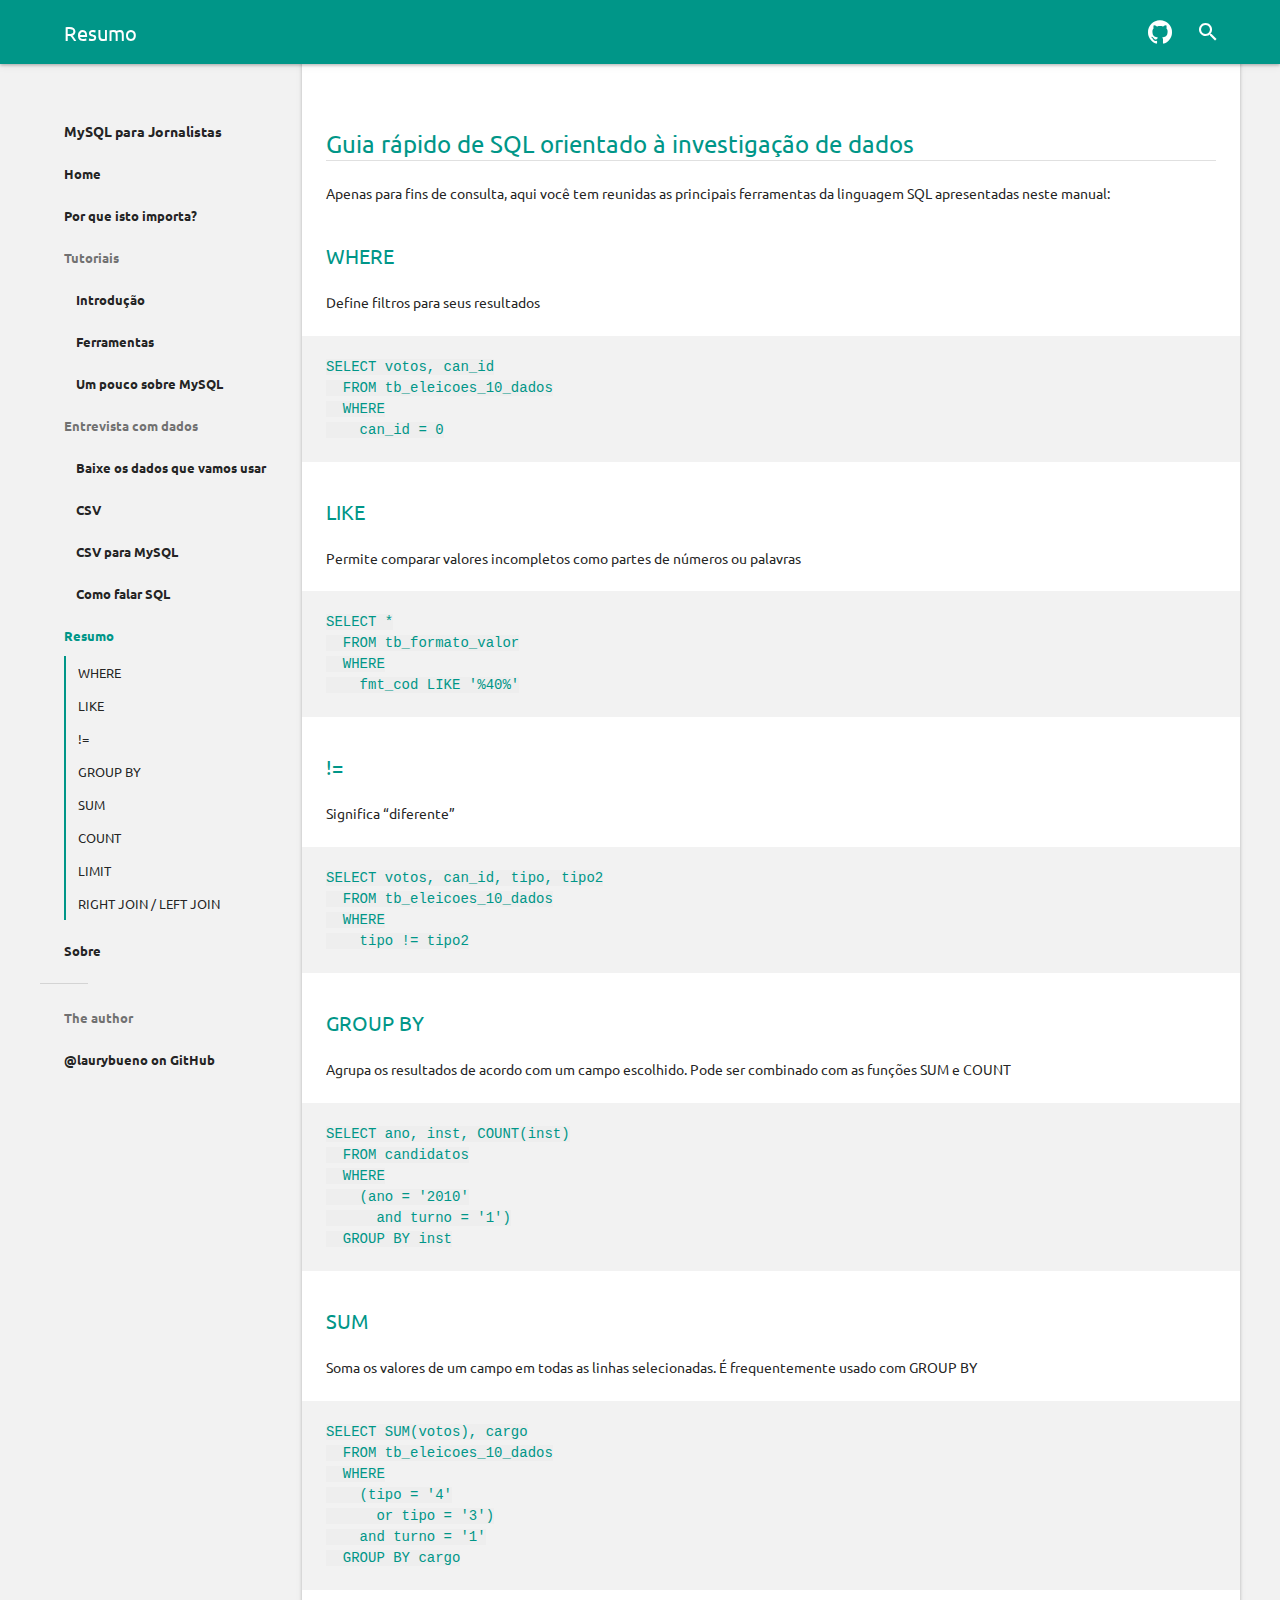
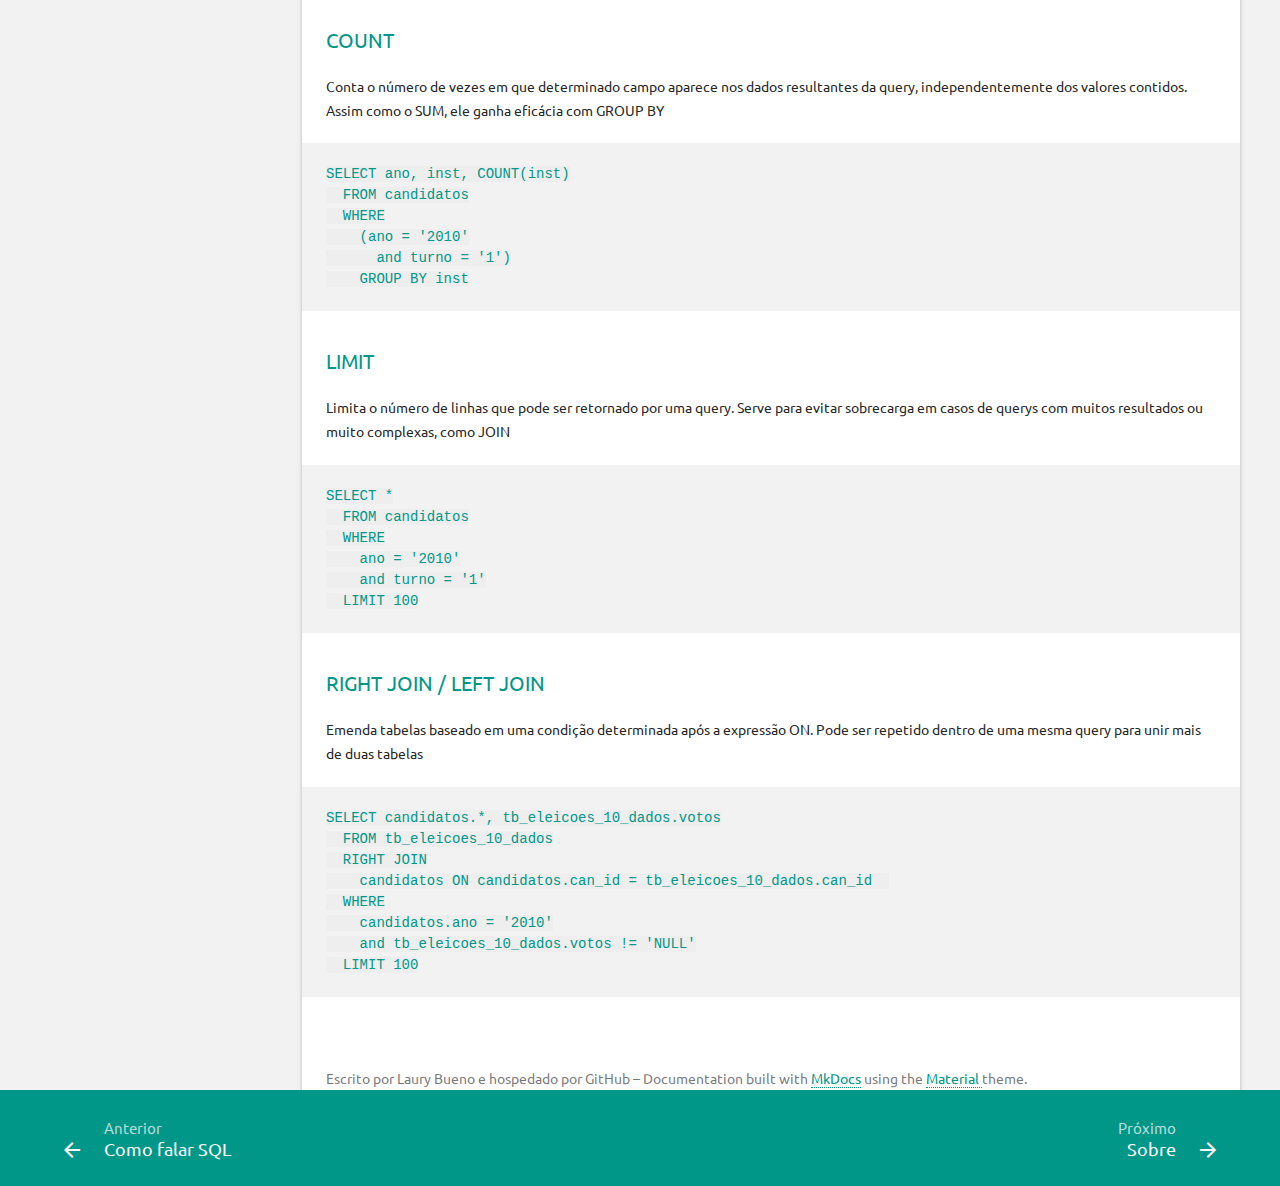
==== resumo/index.html @ 65188cbf "Deployed e97ea8a with MkDocs version: 0.15.3" ====
<!DOCTYPE html>
<!--[if lt IE 7 ]><html class="no-js ie6"><![endif]-->
<!--[if IE 7 ]><html class="no-js ie7"><![endif]-->
<!--[if IE 8 ]><html class="no-js ie8"><![endif]-->
<!--[if IE 9 ]><html class="no-js ie9"><![endif]-->
<!--[if (gt IE 9)|!(IE)]><!--> <html class="no-js"> <!--<![endif]-->
  <head>
    <meta charset="utf-8">
    <meta name="viewport" content="width=device-width,user-scalable=no,initial-scale=1,maximum-scale=1">
    
      
        <title>Resumo - MySQL para Jornalistas</title>
      
      
      
        <link rel="canonical" href="http://laury.me/mysql-para-jornalistas/resumo/">
      
      
        <meta name="author" content="Laury Bueno">
      
    
    <meta property="og:url" content="http://laury.me/mysql-para-jornalistas/resumo/">
    <meta property="og:title" content="MySQL para Jornalistas">
    <meta property="og:image" content="http://laury.me/mysql-para-jornalistas/resumo//../">
    <meta name="apple-mobile-web-app-title" content="MySQL para Jornalistas">
    <meta name="apple-mobile-web-app-capable" content="yes">
    <meta name="apple-mobile-web-app-status-bar-style" content="black-translucent">
    
    
    <link rel="shortcut icon" type="image/x-icon" href="../assets/images/favicon-e565ddfa3b.ico">
    <link rel="icon" type="image/x-icon" href="../assets/images/favicon-e565ddfa3b.ico">
    <style>
      @font-face {
      	font-family: 'Icon';
      	src: url('../assets/fonts/icon.eot?52m981');
      	src: url('../assets/fonts/icon.eot?#iefix52m981')
               format('embedded-opentype'),
      		   url('../assets/fonts/icon.woff?52m981')
               format('woff'),
      		   url('../assets/fonts/icon.ttf?52m981')
               format('truetype'),
      		   url('../assets/fonts/icon.svg?52m981#icon')
               format('svg');
      	font-weight: normal;
      	font-style: normal;
      }
    </style>
    <link rel="stylesheet" href="../assets/stylesheets/application-a422ff04cc.css">
    
      <link rel="stylesheet" href="../assets/stylesheets/palettes-05ab2406df.css">
    
    
      
      
      
      <link rel="stylesheet" href="https://fonts.googleapis.com/css?family=Ubuntu:400,700|Ubuntu+Mono">
      <style>
        body, input {
          font-family: 'Ubuntu', Helvetica, Arial, sans-serif;
        }
        pre, code {
          font-family: 'Ubuntu Mono', 'Courier New', 'Courier', monospace;
        }
      </style>
    
    
      <link rel="stylesheet" href="../extra.css">
    
    <script src="../assets/javascripts/modernizr-4ab42b99fd.js"></script>
    
  </head>
  
  
  
  <body class="palette-primary-teal palette-accent-grey">
    
    <div class="backdrop">
      <div class="backdrop-paper"></div>
    </div>
    <input class="toggle" type="checkbox" id="toggle-drawer">
    <input class="toggle" type="checkbox" id="toggle-search">
    <label class="toggle-button overlay" for="toggle-drawer"></label>
    <header class="header">
      <nav aria-label="Header">
  <div class="bar default">
    <div class="button button-menu" role="button" aria-label="Menu">
      <label class="toggle-button icon icon-menu" for="toggle-drawer">
        <span></span>
      </label>
    </div>
    <div class="stretch">
      <div class="title">
        
          <span class="path">
            
          </span>
        
        Resumo
      </div>
    </div>
    
    
      
      <div class="button button-github" role="button" aria-label="GitHub">
        <a href="https://github.com/laurybueno" title="@laurybueno on GitHub" target="_blank" class="toggle-button icon icon-github"></a>
      </div>
    
    <div class="button button-search" role="button" aria-label="Search">
      <label class="toggle-button icon icon-search" title="Search" for="toggle-search"></label>
    </div>
  </div>
  <div class="bar search">
    <div class="button button-close" role="button" aria-label="Close">
      <label class="toggle-button icon icon-back" for="toggle-search"></label>
    </div>
    <div class="stretch">
      <div class="field">
        <input class="query" type="text" placeholder="Search" autocapitalize="off" autocorrect="off" autocomplete="off" spellcheck>
      </div>
    </div>
    <div class="button button-reset" role="button" aria-label="Search">
      <button class="toggle-button icon icon-close" id="reset-search"></button>
    </div>
  </div>
</nav>
    </header>
    <main class="main">
      
      <div class="drawer">
        <nav aria-label="Navigation">
  
  <a href="/" class="project">
    <div class="banner">
      
      <div class="name">
        <strong>
          MySQL para Jornalistas
          <span class="version">
            
          </span>
        </strong>
        
      </div>
    </div>
  </a>
  <div class="scrollable">
    <div class="wrapper">
      
      <div class="toc">
        <ul>
          
            
  <li>
    <a class="" title="Home" href="..">
      Home
    </a>
    
  </li>

          
            
  <li>
    <a class="" title="Por que isto importa?" href="../por_que/isto_importa/">
      Por que isto importa?
    </a>
    
  </li>

          
            
  <li>
    <span class="section">Tutoriais</span>
    <ul>
      
        
  <li>
    <a class="" title="Introdução" href="../tutoriais/introducao/">
      Introdução
    </a>
    
  </li>

      
        
  <li>
    <a class="" title="Ferramentas" href="../tutoriais/ferramentas/">
      Ferramentas
    </a>
    
  </li>

      
        
  <li>
    <a class="" title="Um pouco sobre MySQL" href="../tutoriais/mysql/">
      Um pouco sobre MySQL
    </a>
    
  </li>

      
    </ul>
  </li>

          
            
  <li>
    <span class="section">Entrevista com dados</span>
    <ul>
      
        
  <li>
    <a class="" title="Baixe os dados que vamos usar" href="../entrevista_com_dados/como_perguntar/">
      Baixe os dados que vamos usar
    </a>
    
  </li>

      
        
  <li>
    <a class="" title="CSV" href="../entrevista_com_dados/csv/">
      CSV
    </a>
    
  </li>

      
        
  <li>
    <a class="" title="CSV para MySQL" href="../entrevista_com_dados/csv-mysql/">
      CSV para MySQL
    </a>
    
  </li>

      
        
  <li>
    <a class="" title="Como falar SQL" href="../entrevista_com_dados/perguntas/">
      Como falar SQL
    </a>
    
  </li>

      
    </ul>
  </li>

          
            
  <li>
    <a class="current" title="Resumo" href="./">
      Resumo
    </a>
    
      
        
      
      
        <ul>
          
            <li class="anchor">
              <a title="WHERE" href="#where">
                WHERE
              </a>
            </li>
          
            <li class="anchor">
              <a title="LIKE" href="#like">
                LIKE
              </a>
            </li>
          
            <li class="anchor">
              <a title="!=" href="#_1">
                !=
              </a>
            </li>
          
            <li class="anchor">
              <a title="GROUP BY" href="#group-by">
                GROUP BY
              </a>
            </li>
          
            <li class="anchor">
              <a title="SUM" href="#sum">
                SUM
              </a>
            </li>
          
            <li class="anchor">
              <a title="COUNT" href="#count">
                COUNT
              </a>
            </li>
          
            <li class="anchor">
              <a title="LIMIT" href="#limit">
                LIMIT
              </a>
            </li>
          
            <li class="anchor">
              <a title="RIGHT JOIN / LEFT JOIN" href="#right-join-left-join">
                RIGHT JOIN / LEFT JOIN
              </a>
            </li>
          
        </ul>
      
    
  </li>

          
            
  <li>
    <a class="" title="Sobre" href="../sobre/">
      Sobre
    </a>
    
  </li>

          
        </ul>
        
          <hr>
          <span class="section">The author</span>
          <ul>
            
            
              
              <li>
                <a href="https://github.com/laurybueno" target="_blank" title="@laurybueno on GitHub">
                  @laurybueno on GitHub
                </a>
              </li>
            
          </ul>
        
      </div>
    </div>
  </div>
</nav>
      </div>
      <article class="article">
        <div class="wrapper">
          
          <h1 id="guia-rapido-de-sql-orientado-a-investigacao-de-dados">Guia rápido de SQL orientado à investigação de dados</h1>
<p>Apenas para fins de consulta, aqui você tem reunidas as principais ferramentas da linguagem SQL apresentadas neste manual:</p>
<h2 id="where">WHERE</h2>
<p>Define filtros para seus resultados</p>
<pre><code class="sql">SELECT votos, can_id
  FROM tb_eleicoes_10_dados
  WHERE
    can_id = 0
</code></pre>

<h2 id="like">LIKE</h2>
<p>Permite comparar valores incompletos como partes de números ou palavras</p>
<pre><code class="sql">SELECT *
  FROM tb_formato_valor
  WHERE
    fmt_cod LIKE '%40%'
</code></pre>

<h2 id="_1">!=</h2>
<p>Significa “diferente”</p>
<pre><code class="sql">SELECT votos, can_id, tipo, tipo2
  FROM tb_eleicoes_10_dados
  WHERE
    tipo != tipo2
</code></pre>

<h2 id="group-by">GROUP BY</h2>
<p>Agrupa os resultados de acordo com um campo escolhido. Pode ser combinado com as funções SUM e COUNT</p>
<pre><code class="sql">SELECT ano, inst, COUNT(inst)
  FROM candidatos
  WHERE
    (ano = '2010'
      and turno = '1')
  GROUP BY inst
</code></pre>

<h2 id="sum">SUM</h2>
<p>Soma os valores de um campo em todas as linhas selecionadas. É frequentemente usado com GROUP BY</p>
<pre><code class="sql">SELECT SUM(votos), cargo
  FROM tb_eleicoes_10_dados
  WHERE
    (tipo = '4'
      or tipo = '3')
    and turno = '1'
  GROUP BY cargo
</code></pre>

<h2 id="count">COUNT</h2>
<p>Conta o número de vezes em que determinado campo aparece nos dados resultantes da query, independentemente dos valores contidos. Assim como o SUM, ele ganha eficácia com GROUP BY</p>
<pre><code class="sql">SELECT ano, inst, COUNT(inst)
  FROM candidatos
  WHERE
    (ano = '2010'
      and turno = '1')
    GROUP BY inst
</code></pre>

<h2 id="limit">LIMIT</h2>
<p>Limita o número de linhas que pode ser retornado por uma query. Serve para evitar sobrecarga em casos de querys com muitos resultados ou muito complexas, como JOIN</p>
<pre><code class="sql">SELECT *
  FROM candidatos
  WHERE
    ano = '2010'
    and turno = '1'
  LIMIT 100
</code></pre>

<h2 id="right-join-left-join">RIGHT JOIN / LEFT JOIN</h2>
<p>Emenda tabelas baseado em uma condição determinada após a expressão ON. Pode ser repetido dentro de uma mesma query para unir mais de duas tabelas</p>
<pre><code class="sql">SELECT candidatos.*, tb_eleicoes_10_dados.votos
  FROM tb_eleicoes_10_dados
  RIGHT JOIN
    candidatos ON candidatos.can_id = tb_eleicoes_10_dados.can_id  
  WHERE
    candidatos.ano = '2010'
    and tb_eleicoes_10_dados.votos != 'NULL'
  LIMIT 100
</code></pre>
          <aside class="copyright" role="note">
            
              Escrito por Laury Bueno e hospedado por GitHub &ndash;
            
            Documentation built with
            <a href="http://www.mkdocs.org" target="_blank">MkDocs</a>
            using the
            <a href="http://squidfunk.github.io/mkdocs-material/" target="_blank">
              Material
            </a>
            theme.
          </aside>
          
            <footer class="footer">
              
  <nav class="pagination" aria-label="Footer">
    <div class="previous">
      
        <a href="../entrevista_com_dados/perguntas/" title="Como falar SQL">
          <span class="direction">
            Anterior
          </span>
          <div class="page">
            <div class="button button-previous" role="button" aria-label="Previous">
              <i class="icon icon-back"></i>
            </div>
            <div class="stretch">
              <div class="title">
                Como falar SQL
              </div>
            </div>
          </div>
        </a>
      
    </div>
    <div class="next">
      
        <a href="../sobre/" title="Sobre">
          <span class="direction">
            Próximo
          </span>
          <div class="page">
            <div class="stretch">
              <div class="title">
                Sobre
              </div>
            </div>
            <div class="button button-next" role="button" aria-label="Next">
              <i class="icon icon-forward"></i>
            </div>
          </div>
        </a>
      
    </div>
  </nav>

            </footer>
          
        </div>
      </article>
      <div class="results" role="status" aria-live="polite">
        <div class="scrollable">
          <div class="wrapper">
            <div class="meta"></div>
            <div class="list"></div>
          </div>
        </div>
      </div>
    </main>
    <script>
      var base_url = '..';
      var repo_id  = '';
    </script>
    <script src="../assets/javascripts/application-997097ee0c.js"></script>
    
    
  </body>
</html>
---- assets/stylesheets/application-a422ff04cc.css ----
html{box-sizing:border-box;-moz-box-sizing:border-box;-webkit-box-sizing:border-box}*,:after,:before{box-sizing:inherit;-moz-box-sizing:inherit;-webkit-box-sizing:inherit}html{font-size:62.5%;-webkit-text-size-adjust:none;-ms-text-size-adjust:none;text-size-adjust:none}a,abbr,acronym,address,applet,article,aside,audio,b,big,blockquote,body,canvas,caption,center,cite,code,dd,del,details,dfn,div,dl,dt,em,embed,fieldset,figcaption,figure,footer,form,h1,h2,h3,h4,h5,h6,header,hgroup,html,i,iframe,img,ins,kbd,label,legend,li,main,mark,menu,nav,object,ol,output,p,pre,q,ruby,s,samp,section,small,span,strike,strong,sub,summary,sup,table,tbody,td,tfoot,th,thead,time,tr,tt,u,ul,var,video{margin:0;padding:0;border:0}main{display:block}ul{list-style:none}table{border-collapse:collapse;border-spacing:0}td{text-align:left;font-weight:400;vertical-align:middle}button{outline:0;padding:0;background:transparent;border:none;font-size:inherit}input{-webkit-appearance:none;-moz-appearance:none;-ms-appearance:none;-o-appearance:none;appearance:none;outline:none;border:none}a{text-decoration:none;color:inherit}a,button,input,label{-webkit-tap-highlight-color:rgba(255,255,255,0);-webkit-tap-highlight-color:transparent}h1,h2,h3,h4,h5,h6{font-weight:inherit}pre{background:rgba(0,0,0,.05)}pre,pre code{color:rgba(0,0,0,.87)}.c,.c1,.cm,.o{color:rgba(0,0,0,.54)}.k,.kn{color:#a71d5d}.kd,.kt{color:#0086b3}.n.f,.nf{color:#795da3}.nx{color:#0086b3}.s,.s1{color:#183691}.bp,.mi{color:#9575cd}.icon{font-family:Icon;speak:none;font-style:normal;font-weight:400;font-variant:normal;text-transform:none;line-height:1;-webkit-font-smoothing:antialiased;-moz-osx-font-smoothing:grayscale}.icon-search:before{content:"\e600"}.icon-back:before{content:"\e601"}.icon-link:before{content:"\e602"}.icon-close:before{content:"\e603"}.icon-menu:before{content:"\e604"}.icon-forward:before{content:"\e605"}.icon-twitter:before{content:"\e606"}.icon-github:before{content:"\e607"}.icon-download:before{content:"\e608"}.icon-star:before{content:"\e609"}.icon-warning:before{content:"\e610"}.icon-note:before{content:"\e611"}a{-webkit-transition:color .25s;transition:color .25s}.overlay{-webkit-transition:opacity .25s,width 0s .25s,height 0s .25s;transition:opacity .25s,width 0s .25s,height 0s .25s}#toggle-drawer:checked~.overlay,.toggle-drawer .overlay{-webkit-transition:opacity .25s,width 0s,height 0s;transition:opacity .25s,width 0s,height 0s}.js .header{-webkit-transition:background .6s,color .6s;transition:background .6s,color .6s}.js .header:before{-webkit-transition:background .6s;transition:background .6s}.button .icon{-webkit-transition:background .25s;transition:background .25s}body{color:rgba(0,0,0,.87)}@supports (-webkit-appearance:none){body{background:#e84e40}}.ios body{background:#fff}hr{border:0;border-top:1px solid rgba(0,0,0,.12)}.toggle-button{cursor:pointer;color:inherit}.backdrop,.backdrop-paper:after{background:#fff}.overlay{background:rgba(0,0,0,.54);opacity:0}#toggle-drawer:checked~.overlay,.toggle-drawer .overlay{opacity:1}.header{box-shadow:0 1.5px 3px rgba(0,0,0,.24),0 3px 8px rgba(0,0,0,.05);background:#e84e40;color:#fff}.ios.standalone .header:before{background:rgba(0,0,0,.12)}.bar .path{color:hsla(0,0%,100%,.7)}.button .icon{border-radius:100%}.button .icon:active{background:hsla(0,0%,100%,.12)}html{height:100%}body{position:relative;min-height:100%}hr{display:block;height:1px;padding:0;margin:0}.locked{height:100%;overflow:hidden}.scrollable{position:absolute;top:0;right:0;bottom:0;left:0;overflow:auto;-webkit-overflow-scrolling:touch}.scrollable .wrapper{height:100%}.ios .scrollable .wrapper{margin-bottom:2px}.toggle{display:none}.toggle-button{display:block}.backdrop{position:absolute;top:0;right:0;bottom:0;left:0;z-index:-1}.backdrop-paper{max-width:1200px;height:100%;margin-left:auto;margin-right:auto}.backdrop-paper:after{content:" ";display:block;height:100%;margin-left:262px}.overlay{width:0;height:0;z-index:3}.header,.overlay{position:fixed;top:0}.header{-webkit-user-select:none;-moz-user-select:none;-ms-user-select:none;user-select:none;left:0;z-index:2;height:56px;padding:4px;overflow:hidden}.ios.standalone .header{position:absolute}.bar{display:table;max-width:1184px;margin-left:auto;margin-right:auto}.bar a{display:block}.no-js .bar .button-search{display:none}.bar .path .icon:before{vertical-align:-1.5px}.button{display:table-cell;vertical-align:top;width:1%}.button button{margin:0;padding:0}.button button:active:before{position:relative;top:0;left:0}.button .icon{display:inline-block;font-size:24px;padding:8px;margin:4px}.stretch{display:table;table-layout:fixed;width:100%}.header .stretch{padding:0 20px}.stretch .title{display:table-cell;overflow:hidden;white-space:nowrap;text-overflow:ellipsis}.header .stretch .title{font-size:18px;padding:13px 0}.main{max-width:1200px;margin-left:auto;margin-right:auto}body,input{font-weight:400;-webkit-font-smoothing:antialiased;-moz-osx-font-smoothing:grayscale}.no-fontface body,.no-fontface input,body,input{font-family:Helvetica Neue,Helvetica,Arial,sans-serif}.no-fontface code,.no-fontface kbd,.no-fontface pre,code,kbd,pre{font-family:Courier New,Courier,monospace}#toggle-drawer:checked~.main .drawer,.toggle-drawer .drawer{-webkit-transform:translateZ(0);transform:translateZ(0)}.no-csstransforms3d #toggle-drawer:checked~.main .drawer,.no-csstransforms3d .toggle-drawer .drawer{display:block}.project{-webkit-transition:none;transition:none}.project .logo img{-webkit-transition:box-shadow .4s;transition:box-shadow .4s}.repo a{-webkit-transition:box-shadow .4s,opacity .4s;transition:box-shadow .4s,opacity .4s}.drawer .toc a.current,.drawer .toc a:focus,.drawer .toc a:hover{color:#e84e40}.drawer .anchor a{border-left:2px solid #e84e40}.drawer .section{color:rgba(0,0,0,.54)}.ios.standalone .project:before{background:rgba(0,0,0,.12)}.project .logo img{background:#fff;border-radius:100%}.project:focus .logo img,.project:hover .logo img{box-shadow:0 4px 7px rgba(0,0,0,.23),0 8px 25px rgba(0,0,0,.05)}.repo a{background:#00bfa5;color:#fff;border-radius:3px}.repo a:focus,.repo a:hover{box-shadow:0 4px 7px rgba(0,0,0,.23),0 8px 25px rgba(0,0,0,.05);opacity:.8}.repo a .count{background:rgba(0,0,0,.26);color:#fff;border-radius:0 3px 3px 0}.repo a .count:before{border-width:15px 5px 15px 0;border-color:transparent rgba(0,0,0,.26);border-style:solid}.drawer{width:262px;font-size:13px;line-height:1em}.ios .drawer{overflow:scroll;-webkit-overflow-scrolling:touch}.drawer .toc li a{display:block;padding:14.5px 24px;white-space:nowrap;overflow:hidden;text-overflow:ellipsis}.drawer .toc li.anchor a{margin-left:12px;padding:10px 24px 10px 12px}.drawer .toc li ul{margin-left:12px}.drawer .current+ul{margin-bottom:9px}.drawer .section{display:block;padding:14.5px 24px}.drawer .scrollable{top:104px;z-index:-1}.drawer .scrollable .wrapper{height:auto;min-height:100%}.drawer .scrollable .wrapper hr{margin:12px 0;margin-right:auto}.drawer .scrollable .wrapper .toc{margin:12px 0}.project{display:block}.project .banner{display:table;width:100%;height:104px;padding:20px}.project .logo{display:table-cell;width:64px;padding-right:12px}.project .logo img{display:block;width:64px;height:64px}.project .name{display:table-cell;padding-left:4px;font-size:14px;line-height:1.25em;vertical-align:middle}.project .logo+.name{font-size:12px}.repo{margin:24px 0;text-align:center}.repo li{display:inline-block;padding-right:12px;white-space:nowrap}.repo li:last-child{padding-right:0}.repo a{display:inline-block;padding:0 10px 0 6px;font-size:12px;line-height:30px;height:30px}.repo a .icon{font-size:18px;vertical-align:-3px}.repo a .count{display:inline-block;position:relative;padding:0 8px 0 4px;margin:0 -10px 0 8px;font-size:12px}.repo a .count:before{content:" ";display:block;position:absolute;top:0;left:-5px}.no-js .repo a .count{display:none}.drawer .toc li a{font-weight:700}.drawer .toc li.anchor a{font-weight:400}.drawer .section,.repo a{font-weight:700}.repo a{text-transform:uppercase}.repo a .count{text-transform:none;font-weight:700}pre span{-webkit-transition:color .25s;transition:color .25s}.copyright a{-webkit-transition:color .25s;transition:color .25s}.ios.standalone .article{background:-webkit-linear-gradient(top,#fff 50%,#e84e40 0);background:linear-gradient(180deg,#fff 50%,#e84e40 0)}.ios.standalone .article .wrapper{background:-webkit-linear-gradient(top,#fff 50%,#fff 0);background:linear-gradient(180deg,#fff 50%,#fff 0)}.article a,.article h1,.article h2{color:#e84e40}.article code{background:#eee}.article kbd{color:#555;background-color:#fcfcfc;border:1px solid #ccc;border-bottom-color:#bbb;border-radius:3px;box-shadow:inset 0 -1px 0 #bbb}.article h1{border-bottom:1px solid rgba(0,0,0,.12)}.article a{border-bottom:1px dotted}.article a:focus,.article a:hover{color:#00bfa5}.article .headerlink{color:rgba(0,0,0,.26);border:none}.article table{box-shadow:0 1.5px 3px rgba(0,0,0,.24),0 3px 8px rgba(0,0,0,.05);border-radius:3px}.article table th{background:#ee7a70;color:#fff}.article table td{border-top:1px solid rgba(0,0,0,.05)}.article blockquote{border-left:2px solid rgba(0,0,0,.54);color:rgba(0,0,0,.54)}.footer{background:#e84e40;color:#fff}.footer a{border:none}.copyright{color:rgba(0,0,0,.54)}.pagination a .button,.pagination a .title{color:#fff}.pagination .direction{color:hsla(0,0%,100%,.7)}.admonition{background:#29b6f6;color:#fff}.admonition pre{background:hsla(0,0%,100%,.3)}.admonition.warning{background:#e84e40}.admonition a,.admonition a:hover{color:#fff}.article{font-size:14px;line-height:1.7em}.article:after{content:" ";display:block;clear:both}.article .wrapper{padding:116px 16px 92px}.ios.standalone .article{position:absolute;top:56px;right:0;bottom:0;left:0;overflow:auto;-webkit-overflow-scrolling:touch}.ios.standalone .article .wrapper{position:relative;min-height:100%;padding-top:60px;margin-bottom:2px}.article h1{font-size:24px;line-height:1.333334em;padding:20px 0 42px}.article h2{font-size:20px;line-height:1.4em;padding-top:92px;margin-top:-56px}.ios.standalone .article h2{padding-top:36px;margin:0}.article h3,.article h4{font-size:14px;padding-top:76px;margin-top:-56px}.ios.standalone .article h3,.ios.standalone .article h4{padding-top:20px;margin-top:0}.article .headerlink{float:right;margin-left:20px;font-size:14px}h1 .article .headerlink{display:none}.article ol,.article p,.article ul{margin-top:1.5em}.article li,.article li ol,.article li ul{margin-top:.75em}.article li{margin-left:18px}.article li p{display:inline}.article ul>li:before{content:"\e602";display:block;float:left;font-family:Icon;font-size:16px;width:1.2em;margin-left:-1.2em;vertical-align:-.1em}.article p>code{white-space:nowrap;padding:2px 4px}.article kbd{display:inline-block;padding:3px 5px;line-height:10px}.article hr{margin-top:1.5em}.article img{max-width:100%}.article pre{padding:16px;margin:1.5em -16px 0;line-height:1.5em;overflow:auto;-webkit-overflow-scrolling:touch}.article table{margin:3em 0 1.5em;font-size:13px;overflow:hidden}.no-js .article table{display:inline-block;max-width:100%;overflow:auto;-webkit-overflow-scrolling:touch}.article table th{min-width:100px;font-size:12px;text-align:left}.article table td,.article table th{padding:12px 16px;vertical-align:top}.article blockquote{padding-left:16px}.article .data{margin:1.5em -16px;padding:1.5em 0;overflow:auto;-webkit-overflow-scrolling:touch;text-align:center}.article .data table{display:inline-block;margin:0 16px;text-align:left}.footer{position:absolute;bottom:0;left:0;right:0;padding:0 4px}.copyright{margin:1.5em 0}.pagination{max-width:1184px;height:92px;padding:4px 0;margin-left:auto;margin-right:auto;overflow:hidden}.pagination a{display:block;height:100%}.pagination .next,.pagination .previous{position:relative;float:left;height:100%}.pagination .previous{width:25%}.pagination .previous .direction,.pagination .previous .stretch{display:none}.pagination .next{width:75%;text-align:right}.pagination .page{display:table;position:absolute;bottom:4px}.pagination .direction{display:block;position:absolute;bottom:40px;width:100%;font-size:15px;line-height:20px;padding:0 52px}.pagination .stretch{padding:0 4px}.pagination .stretch .title{font-size:18px;padding:11px 0 13px}.admonition{margin:20px -16px 0;padding:20px 16px}.admonition>:first-child{margin-top:0}.admonition .admonition-title{font-size:20px}.admonition .admonition-title:before{content:"\e611";display:block;float:left;font-family:Icon;font-size:24px;vertical-align:-.1em;margin-right:5px}.admonition.warning .admonition-title:before{content:"\e610"}.article h3{font-weight:700}.article h4{font-weight:400;font-style:italic}.article h2 a,.article h3 a,.article h4 a,.article h5 a,.article h6 a{font-weight:400;font-style:normal}.bar{-webkit-transform:translateZ(0);transform:translateZ(0);-webkit-transition:opacity .2s cubic-bezier(.75,0,.25,1),-webkit-transform .4s cubic-bezier(.75,0,.25,1);transition:opacity .2s cubic-bezier(.75,0,.25,1),-webkit-transform .4s cubic-bezier(.75,0,.25,1);transition:opacity .2s cubic-bezier(.75,0,.25,1),transform .4s cubic-bezier(.75,0,.25,1);transition:opacity .2s cubic-bezier(.75,0,.25,1),transform .4s cubic-bezier(.75,0,.25,1),-webkit-transform .4s cubic-bezier(.75,0,.25,1)}#toggle-search:checked~.header .bar,.toggle-search .bar{-webkit-transform:translate3d(0,-56px,0);transform:translate3d(0,-56px,0)}.bar.search .button-reset{-webkit-transform:scale(.5);transform:scale(.5);-webkit-transition:opacity .4s cubic-bezier(.1,.7,.1,1),-webkit-transform .4s cubic-bezier(.1,.7,.1,1);transition:opacity .4s cubic-bezier(.1,.7,.1,1),-webkit-transform .4s cubic-bezier(.1,.7,.1,1);transition:opacity .4s cubic-bezier(.1,.7,.1,1),transform .4s cubic-bezier(.1,.7,.1,1);transition:opacity .4s cubic-bezier(.1,.7,.1,1),transform .4s cubic-bezier(.1,.7,.1,1),-webkit-transform .4s cubic-bezier(.1,.7,.1,1);opacity:0}.bar.search.non-empty .button-reset{-webkit-transform:scale(1);transform:scale(1);opacity:1}.results{-webkit-transition:opacity .3s .1s,width 0s .4s,height 0s .4s;transition:opacity .3s .1s,width 0s .4s,height 0s .4s}#toggle-search:checked~.main .results,.toggle-search .results{-webkit-transition:opacity .4s,width 0s,height 0s;transition:opacity .4s,width 0s,height 0s}.results .list a{-webkit-transition:background .25s;transition:background .25s}.no-csstransforms3d .bar.default{display:table}.no-csstransforms3d .bar.search{display:none;margin-top:0}.no-csstransforms3d #toggle-search:checked~.header .bar.default,.no-csstransforms3d .toggle-search .bar.default{display:none}.no-csstransforms3d #toggle-search:checked~.header .bar.search,.no-csstransforms3d .toggle-search .bar.search{display:table}.bar.search{opacity:0}.bar.search .query{background:transparent;color:rgba(0,0,0,.87)}.bar.search .query::-webkit-input-placeholder{color:rgba(0,0,0,.26)}.bar.search .query:-moz-placeholder,.bar.search .query::-moz-placeholder{color:rgba(0,0,0,.26)}.bar.search .query:-ms-input-placeholder{color:rgba(0,0,0,.26)}.bar.search .button .icon:active{background:rgba(0,0,0,.12)}.results{box-shadow:0 4px 7px rgba(0,0,0,.23),0 8px 25px rgba(0,0,0,.05);background:#fff;color:rgba(0,0,0,.87);opacity:0}#toggle-search:checked~.main .results,.toggle-search .results{opacity:1}.results .meta{background:#e84e40;color:#fff}.results .list a{border-bottom:1px solid rgba(0,0,0,.12)}.results .list a:last-child{border-bottom:none}.results .list a:active{background:rgba(0,0,0,.12)}.result span{color:rgba(0,0,0,.54)}#toggle-search:checked~.header,.toggle-search .header{background:#fff;color:rgba(0,0,0,.54)}#toggle-search:checked~.header:before,.toggle-search .header:before{background:rgba(0,0,0,.54)}#toggle-search:checked~.header .bar.default,.toggle-search .header .bar.default{opacity:0}#toggle-search:checked~.header .bar.search,.toggle-search .header .bar.search{opacity:1}.bar.search{margin-top:8px}.bar.search .query{font-size:18px;padding:13px 0;margin:0;width:100%;height:48px}.bar.search .query::-ms-clear{display:none}.results{position:fixed;top:0;left:0;width:0;height:100%;z-index:1;overflow-y:scroll;-webkit-overflow-scrolling:touch}.results .scrollable{top:56px}#toggle-search:checked~.main .results,.toggle-search .results{width:100%;overflow-y:visible}.results .meta{font-weight:700}.results .meta strong{display:block;font-size:11px;max-width:1200px;margin-left:auto;margin-right:auto;padding:16px}.results .list a{display:block}.result{max-width:1200px;margin-left:auto;margin-right:auto;padding:12px 16px 16px}.result h1{line-height:24px}.result h1,.result span{text-overflow:ellipsis;white-space:nowrap;overflow:hidden}.result span{font-size:12px}.no-csstransforms3d .results{display:none}.no-csstransforms3d #toggle-search:checked~.main .results,.no-csstransforms3d .toggle-search .results{display:block;overflow:auto}.meta{text-transform:uppercase;font-weight:700}@media only screen and (min-width:960px){.backdrop{background:#f2f2f2}.backdrop-paper:after{box-shadow:0 1.5px 3px rgba(0,0,0,.24),0 3px 8px rgba(0,0,0,.05)}.button-menu{display:none}.drawer{float:left;height:auto;margin-bottom:96px;padding-top:80px}.drawer,.drawer .scrollable{position:static}.article{margin-left:262px}.footer{z-index:4}.copyright{margin-bottom:64px}.results{height:auto;top:64px}.results .scrollable{position:static;max-height:413px}}@media only screen and (max-width:959px){#toggle-drawer:checked~.overlay,.toggle-drawer .overlay{width:100%;height:100%}.drawer{-webkit-transform:translate3d(-262px,0,0);transform:translate3d(-262px,0,0);-webkit-transition:-webkit-transform .25s cubic-bezier(.4,0,.2,1);transition:-webkit-transform .25s cubic-bezier(.4,0,.2,1);transition:transform .25s cubic-bezier(.4,0,.2,1);transition:transform .25s cubic-bezier(.4,0,.2,1),-webkit-transform .25s cubic-bezier(.4,0,.2,1)}.no-csstransforms3d .drawer{display:none}.drawer{background:#fff}.project{box-shadow:0 1.5px 3px rgba(0,0,0,.24),0 3px 8px rgba(0,0,0,.05);background:#e84e40;color:#fff}.drawer{position:fixed;z-index:4}#toggle-search:checked~.main .results,.drawer,.toggle-search .results{height:100%}}@media only screen and (min-width:720px){.header{height:64px;padding:8px}.header .stretch{padding:0 16px}.header .stretch .title{font-size:20px;padding:12px 0}.project .name{margin:26px 0 0 5px}.article .wrapper{padding:128px 24px 96px}.article .data{margin:1.5em -24px}.article .data table{margin:0 24px}.article h2{padding-top:100px;margin-top:-64px}.ios.standalone .article h2{padding-top:28px;margin-top:8px}.article h3,.article h4{padding-top:84px;margin-top:-64px}.ios.standalone .article h3,.ios.standalone .article h4{padding-top:20px;margin-top:0}.article pre{padding:1.5em 24px;margin:1.5em -24px 0}.footer{padding:0 8px}.pagination{height:96px;padding:8px 0}.pagination .direction{padding:0 56px;bottom:40px}.pagination .stretch{padding:0 8px}.admonition{margin:20px -24px 0;padding:20px 24px}.bar.search .query{font-size:20px;padding:12px 0}.results .scrollable{top:64px}.results .meta strong{padding:16px 24px}.result{padding:16px 24px 20px}}@media only screen and (min-width:1200px){.header{width:100%}.drawer .scrollable .wrapper hr{width:48px}}@media only screen and (orientation:portrait){.ios.standalone .header{height:76px;padding-top:24px}.ios.standalone .header:before{content:" ";position:absolute;top:0;left:0;z-index:3;width:100%;height:20px}.ios.standalone .drawer .scrollable{top:124px}.ios.standalone .project{padding-top:20px}.ios.standalone .project:before{content:" ";position:absolute;top:0;left:0;z-index:3;width:100%;height:20px}.ios.standalone .article{position:absolute;top:76px;right:0;bottom:0;left:0}.ios.standalone .results .scrollable{top:76px}}@media only screen and (orientation:portrait) and (min-width:720px){.ios.standalone .header{height:84px;padding-top:28px}.ios.standalone .results .scrollable{top:84px}}@media only screen and (max-width:719px){.bar .path{display:none}}@media only screen and (max-width:479px){.button-github,.button-twitter{display:none}}@media only screen and (min-width:720px) and (max-width:959px){.header .stretch{padding:0 24px}}@media only screen and (min-width:480px){.pagination .next,.pagination .previous{width:50%}.pagination .previous .direction{display:block}.pagination .previous .stretch{display:table}}@media print{.drawer,.footer,.header,.headerlink{display:none}.article .wrapper{padding-top:0}.article pre,.article pre *{color:rgba(0,0,0,.87)!important}.article pre{border:1px solid rgba(0,0,0,.12)}.article table{border-radius:none;box-shadow:none}.article table th{color:#e84e40}}
---- assets/stylesheets/palettes-05ab2406df.css ----
@supports (-webkit-appearance:none){.palette-primary-red{background:#e84e40}}.palette-primary-red .footer,.palette-primary-red .header{background:#e84e40}.palette-primary-red .drawer .toc a.current,.palette-primary-red .drawer .toc a:focus,.palette-primary-red .drawer .toc a:hover{color:#e84e40}.palette-primary-red .drawer .anchor a{border-left:2px solid #e84e40}.ios.standalone .palette-primary-red .article{background:-webkit-linear-gradient(top,#fff 50%,#e84e40 0);background:linear-gradient(180deg,#fff 50%,#e84e40 0)}.palette-primary-red .article a,.palette-primary-red .article code,.palette-primary-red .article h1,.palette-primary-red .article h2{color:#e84e40}.palette-primary-red .article .headerlink{color:rgba(0,0,0,.26)}.palette-primary-red .article table th{background:#ee7a70}.palette-primary-red .results .meta{background:#e84e40}@supports (-webkit-appearance:none){.palette-primary-pink{background:#e91e63}}.palette-primary-pink .footer,.palette-primary-pink .header{background:#e91e63}.palette-primary-pink .drawer .toc a.current,.palette-primary-pink .drawer .toc a:focus,.palette-primary-pink .drawer .toc a:hover{color:#e91e63}.palette-primary-pink .drawer .anchor a{border-left:2px solid #e91e63}.ios.standalone .palette-primary-pink .article{background:-webkit-linear-gradient(top,#fff 50%,#e91e63 0);background:linear-gradient(180deg,#fff 50%,#e91e63 0)}.palette-primary-pink .article a,.palette-primary-pink .article code,.palette-primary-pink .article h1,.palette-primary-pink .article h2{color:#e91e63}.palette-primary-pink .article .headerlink{color:rgba(0,0,0,.26)}.palette-primary-pink .article table th{background:#ef568a}.palette-primary-pink .results .meta{background:#e91e63}@supports (-webkit-appearance:none){.palette-primary-purple{background:#ab47bc}}.palette-primary-purple .footer,.palette-primary-purple .header{background:#ab47bc}.palette-primary-purple .drawer .toc a.current,.palette-primary-purple .drawer .toc a:focus,.palette-primary-purple .drawer .toc a:hover{color:#ab47bc}.palette-primary-purple .drawer .anchor a{border-left:2px solid #ab47bc}.ios.standalone .palette-primary-purple .article{background:-webkit-linear-gradient(top,#fff 50%,#ab47bc 0);background:linear-gradient(180deg,#fff 50%,#ab47bc 0)}.palette-primary-purple .article a,.palette-primary-purple .article code,.palette-primary-purple .article h1,.palette-primary-purple .article h2{color:#ab47bc}.palette-primary-purple .article .headerlink{color:rgba(0,0,0,.26)}.palette-primary-purple .article table th{background:#c075cd}.palette-primary-purple .results .meta{background:#ab47bc}@supports (-webkit-appearance:none){.palette-primary-deep-purple{background:#7e57c2}}.palette-primary-deep-purple .footer,.palette-primary-deep-purple .header{background:#7e57c2}.palette-primary-deep-purple .drawer .toc a.current,.palette-primary-deep-purple .drawer .toc a:focus,.palette-primary-deep-purple .drawer .toc a:hover{color:#7e57c2}.palette-primary-deep-purple .drawer .anchor a{border-left:2px solid #7e57c2}.ios.standalone .palette-primary-deep-purple .article{background:-webkit-linear-gradient(top,#fff 50%,#7e57c2 0);background:linear-gradient(180deg,#fff 50%,#7e57c2 0)}.palette-primary-deep-purple .article a,.palette-primary-deep-purple .article code,.palette-primary-deep-purple .article h1,.palette-primary-deep-purple .article h2{color:#7e57c2}.palette-primary-deep-purple .article .headerlink{color:rgba(0,0,0,.26)}.palette-primary-deep-purple .article table th{background:#9e81d1}.palette-primary-deep-purple .results .meta{background:#7e57c2}@supports (-webkit-appearance:none){.palette-primary-indigo{background:#3f51b5}}.palette-primary-indigo .footer,.palette-primary-indigo .header{background:#3f51b5}.palette-primary-indigo .drawer .toc a.current,.palette-primary-indigo .drawer .toc a:focus,.palette-primary-indigo .drawer .toc a:hover{color:#3f51b5}.palette-primary-indigo .drawer .anchor a{border-left:2px solid #3f51b5}.ios.standalone .palette-primary-indigo .article{background:-webkit-linear-gradient(top,#fff 50%,#3f51b5 0);background:linear-gradient(180deg,#fff 50%,#3f51b5 0)}.palette-primary-indigo .article a,.palette-primary-indigo .article code,.palette-primary-indigo .article h1,.palette-primary-indigo .article h2{color:#3f51b5}.palette-primary-indigo .article .headerlink{color:rgba(0,0,0,.26)}.palette-primary-indigo .article table th{background:#6f7dc8}.palette-primary-indigo .results .meta{background:#3f51b5}@supports (-webkit-appearance:none){.palette-primary-blue{background:#5677fc}}.palette-primary-blue .footer,.palette-primary-blue .header{background:#5677fc}.palette-primary-blue .drawer .toc a.current,.palette-primary-blue .drawer .toc a:focus,.palette-primary-blue .drawer .toc a:hover{color:#5677fc}.palette-primary-blue .drawer .anchor a{border-left:2px solid #5677fc}.ios.standalone .palette-primary-blue .article{background:-webkit-linear-gradient(top,#fff 50%,#5677fc 0);background:linear-gradient(180deg,#fff 50%,#5677fc 0)}.palette-primary-blue .article a,.palette-primary-blue .article code,.palette-primary-blue .article h1,.palette-primary-blue .article h2{color:#5677fc}.palette-primary-blue .article .headerlink{color:rgba(0,0,0,.26)}.palette-primary-blue .article table th{background:#8099fd}.palette-primary-blue .results .meta{background:#5677fc}@supports (-webkit-appearance:none){.palette-primary-light-blue{background:#03a9f4}}.palette-primary-light-blue .footer,.palette-primary-light-blue .header{background:#03a9f4}.palette-primary-light-blue .drawer .toc a.current,.palette-primary-light-blue .drawer .toc a:focus,.palette-primary-light-blue .drawer .toc a:hover{color:#03a9f4}.palette-primary-light-blue .drawer .anchor a{border-left:2px solid #03a9f4}.ios.standalone .palette-primary-light-blue .article{background:-webkit-linear-gradient(top,#fff 50%,#03a9f4 0);background:linear-gradient(180deg,#fff 50%,#03a9f4 0)}.palette-primary-light-blue .article a,.palette-primary-light-blue .article code,.palette-primary-light-blue .article h1,.palette-primary-light-blue .article h2{color:#03a9f4}.palette-primary-light-blue .article .headerlink{color:rgba(0,0,0,.26)}.palette-primary-light-blue .article table th{background:#42bff7}.palette-primary-light-blue .results .meta{background:#03a9f4}@supports (-webkit-appearance:none){.palette-primary-cyan{background:#00bcd4}}.palette-primary-cyan .footer,.palette-primary-cyan .header{background:#00bcd4}.palette-primary-cyan .drawer .toc a.current,.palette-primary-cyan .drawer .toc a:focus,.palette-primary-cyan .drawer .toc a:hover{color:#00bcd4}.palette-primary-cyan .drawer .anchor a{border-left:2px solid #00bcd4}.ios.standalone .palette-primary-cyan .article{background:-webkit-linear-gradient(top,#fff 50%,#00bcd4 0);background:linear-gradient(180deg,#fff 50%,#00bcd4 0)}.palette-primary-cyan .article a,.palette-primary-cyan .article code,.palette-primary-cyan .article h1,.palette-primary-cyan .article h2{color:#00bcd4}.palette-primary-cyan .article .headerlink{color:rgba(0,0,0,.26)}.palette-primary-cyan .article table th{background:#40cddf}.palette-primary-cyan .results .meta{background:#00bcd4}@supports (-webkit-appearance:none){.palette-primary-teal{background:#009688}}.palette-primary-teal .footer,.palette-primary-teal .header{background:#009688}.palette-primary-teal .drawer .toc a.current,.palette-primary-teal .drawer .toc a:focus,.palette-primary-teal .drawer .toc a:hover{color:#009688}.palette-primary-teal .drawer .anchor a{border-left:2px solid #009688}.ios.standalone .palette-primary-teal .article{background:-webkit-linear-gradient(top,#fff 50%,#009688 0);background:linear-gradient(180deg,#fff 50%,#009688 0)}.palette-primary-teal .article a,.palette-primary-teal .article code,.palette-primary-teal .article h1,.palette-primary-teal .article h2{color:#009688}.palette-primary-teal .article .headerlink{color:rgba(0,0,0,.26)}.palette-primary-teal .article table th{background:#40b0a6}.palette-primary-teal .results .meta{background:#009688}@supports (-webkit-appearance:none){.palette-primary-green{background:#259b24}}.palette-primary-green .footer,.palette-primary-green .header{background:#259b24}.palette-primary-green .drawer .toc a.current,.palette-primary-green .drawer .toc a:focus,.palette-primary-green .drawer .toc a:hover{color:#259b24}.palette-primary-green .drawer .anchor a{border-left:2px solid #259b24}.ios.standalone .palette-primary-green .article{background:-webkit-linear-gradient(top,#fff 50%,#259b24 0);background:linear-gradient(180deg,#fff 50%,#259b24 0)}.palette-primary-green .article a,.palette-primary-green .article code,.palette-primary-green .article h1,.palette-primary-green .article h2{color:#259b24}.palette-primary-green .article .headerlink{color:rgba(0,0,0,.26)}.palette-primary-green .article table th{background:#5cb45b}.palette-primary-green .results .meta{background:#259b24}@supports (-webkit-appearance:none){.palette-primary-light-green{background:#7cb342}}.palette-primary-light-green .footer,.palette-primary-light-green .header{background:#7cb342}.palette-primary-light-green .drawer .toc a.current,.palette-primary-light-green .drawer .toc a:focus,.palette-primary-light-green .drawer .toc a:hover{color:#7cb342}.palette-primary-light-green .drawer .anchor a{border-left:2px solid #7cb342}.ios.standalone .palette-primary-light-green .article{background:-webkit-linear-gradient(top,#fff 50%,#7cb342 0);background:linear-gradient(180deg,#fff 50%,#7cb342 0)}.palette-primary-light-green .article a,.palette-primary-light-green .article code,.palette-primary-light-green .article h1,.palette-primary-light-green .article h2{color:#7cb342}.palette-primary-light-green .article .headerlink{color:rgba(0,0,0,.26)}.palette-primary-light-green .article table th{background:#9dc671}.palette-primary-light-green .results .meta{background:#7cb342}@supports (-webkit-appearance:none){.palette-primary-lime{background:#c0ca33}}.palette-primary-lime .footer,.palette-primary-lime .header{background:#c0ca33}.palette-primary-lime .drawer .toc a.current,.palette-primary-lime .drawer .toc a:focus,.palette-primary-lime .drawer .toc a:hover{color:#c0ca33}.palette-primary-lime .drawer .anchor a{border-left:2px solid #c0ca33}.ios.standalone .palette-primary-lime .article{background:-webkit-linear-gradient(top,#fff 50%,#c0ca33 0);background:linear-gradient(180deg,#fff 50%,#c0ca33 0)}.palette-primary-lime .article a,.palette-primary-lime .article code,.palette-primary-lime .article h1,.palette-primary-lime .article h2{color:#c0ca33}.palette-primary-lime .article .headerlink{color:rgba(0,0,0,.26)}.palette-primary-lime .article table th{background:#d0d766}.palette-primary-lime .results .meta{background:#c0ca33}@supports (-webkit-appearance:none){.palette-primary-yellow{background:#f9a825}}.palette-primary-yellow .footer,.palette-primary-yellow .header{background:#f9a825}.palette-primary-yellow .drawer .toc a.current,.palette-primary-yellow .drawer .toc a:focus,.palette-primary-yellow .drawer .toc a:hover{color:#f9a825}.palette-primary-yellow .drawer .anchor a{border-left:2px solid #f9a825}.ios.standalone .palette-primary-yellow .article{background:-webkit-linear-gradient(top,#fff 50%,#f9a825 0);background:linear-gradient(180deg,#fff 50%,#f9a825 0)}.palette-primary-yellow .article a,.palette-primary-yellow .article code,.palette-primary-yellow .article h1,.palette-primary-yellow .article h2{color:#f9a825}.palette-primary-yellow .article .headerlink{color:rgba(0,0,0,.26)}.palette-primary-yellow .article table th{background:#fbbe5c}.palette-primary-yellow .results .meta{background:#f9a825}@supports (-webkit-appearance:none){.palette-primary-amber{background:#ffb300}}.palette-primary-amber .footer,.palette-primary-amber .header{background:#ffb300}.palette-primary-amber .drawer .toc a.current,.palette-primary-amber .drawer .toc a:focus,.palette-primary-amber .drawer .toc a:hover{color:#ffb300}.palette-primary-amber .drawer .anchor a{border-left:2px solid #ffb300}.ios.standalone .palette-primary-amber .article{background:-webkit-linear-gradient(top,#fff 50%,#ffb300 0);background:linear-gradient(180deg,#fff 50%,#ffb300 0)}.palette-primary-amber .article a,.palette-primary-amber .article code,.palette-primary-amber .article h1,.palette-primary-amber .article h2{color:#ffb300}.palette-primary-amber .article .headerlink{color:rgba(0,0,0,.26)}.palette-primary-amber .article table th{background:#ffc640}.palette-primary-amber .results .meta{background:#ffb300}@supports (-webkit-appearance:none){.palette-primary-orange{background:#fb8c00}}.palette-primary-orange .footer,.palette-primary-orange .header{background:#fb8c00}.palette-primary-orange .drawer .toc a.current,.palette-primary-orange .drawer .toc a:focus,.palette-primary-orange .drawer .toc a:hover{color:#fb8c00}.palette-primary-orange .drawer .anchor a{border-left:2px solid #fb8c00}.ios.standalone .palette-primary-orange .article{background:-webkit-linear-gradient(top,#fff 50%,#fb8c00 0);background:linear-gradient(180deg,#fff 50%,#fb8c00 0)}.palette-primary-orange .article a,.palette-primary-orange .article code,.palette-primary-orange .article h1,.palette-primary-orange .article h2{color:#fb8c00}.palette-primary-orange .article .headerlink{color:rgba(0,0,0,.26)}.palette-primary-orange .article table th{background:#fca940}.palette-primary-orange .results .meta{background:#fb8c00}@supports (-webkit-appearance:none){.palette-primary-deep-orange{background:#ff7043}}.palette-primary-deep-orange .footer,.palette-primary-deep-orange .header{background:#ff7043}.palette-primary-deep-orange .drawer .toc a.current,.palette-primary-deep-orange .drawer .toc a:focus,.palette-primary-deep-orange .drawer .toc a:hover{color:#ff7043}.palette-primary-deep-orange .drawer .anchor a{border-left:2px solid #ff7043}.ios.standalone .palette-primary-deep-orange .article{background:-webkit-linear-gradient(top,#fff 50%,#ff7043 0);background:linear-gradient(180deg,#fff 50%,#ff7043 0)}.palette-primary-deep-orange .article a,.palette-primary-deep-orange .article code,.palette-primary-deep-orange .article h1,.palette-primary-deep-orange .article h2{color:#ff7043}.palette-primary-deep-orange .article .headerlink{color:rgba(0,0,0,.26)}.palette-primary-deep-orange .article table th{background:#ff9472}.palette-primary-deep-orange .results .meta{background:#ff7043}@supports (-webkit-appearance:none){.palette-primary-brown{background:#795548}}.palette-primary-brown .footer,.palette-primary-brown .header{background:#795548}.palette-primary-brown .drawer .toc a.current,.palette-primary-brown .drawer .toc a:focus,.palette-primary-brown .drawer .toc a:hover{color:#795548}.palette-primary-brown .drawer .anchor a{border-left:2px solid #795548}.ios.standalone .palette-primary-brown .article{background:-webkit-linear-gradient(top,#fff 50%,#795548 0);background:linear-gradient(180deg,#fff 50%,#795548 0)}.palette-primary-brown .article a,.palette-primary-brown .article code,.palette-primary-brown .article h1,.palette-primary-brown .article h2{color:#795548}.palette-primary-brown .article .headerlink{color:rgba(0,0,0,.26)}.palette-primary-brown .article table th{background:#9b8076}.palette-primary-brown .results .meta{background:#795548}@supports (-webkit-appearance:none){.palette-primary-grey{background:#757575}}.palette-primary-grey .footer,.palette-primary-grey .header{background:#757575}.palette-primary-grey .drawer .toc a.current,.palette-primary-grey .drawer .toc a:focus,.palette-primary-grey .drawer .toc a:hover{color:#757575}.palette-primary-grey .drawer .anchor a{border-left:2px solid #757575}.ios.standalone .palette-primary-grey .article{background:-webkit-linear-gradient(top,#fff 50%,#757575 0);background:linear-gradient(180deg,#fff 50%,#757575 0)}.palette-primary-grey .article a,.palette-primary-grey .article code,.palette-primary-grey .article h1,.palette-primary-grey .article h2{color:#757575}.palette-primary-grey .article .headerlink{color:rgba(0,0,0,.26)}.palette-primary-grey .article table th{background:#989898}.palette-primary-grey .results .meta{background:#757575}@supports (-webkit-appearance:none){.palette-primary-blue-grey{background:#546e7a}}.palette-primary-blue-grey .footer,.palette-primary-blue-grey .header{background:#546e7a}.palette-primary-blue-grey .drawer .toc a.current,.palette-primary-blue-grey .drawer .toc a:focus,.palette-primary-blue-grey .drawer .toc a:hover{color:#546e7a}.palette-primary-blue-grey .drawer .anchor a{border-left:2px solid #546e7a}.ios.standalone .palette-primary-blue-grey .article{background:-webkit-linear-gradient(top,#fff 50%,#546e7a 0);background:linear-gradient(180deg,#fff 50%,#546e7a 0)}.palette-primary-blue-grey .article a,.palette-primary-blue-grey .article code,.palette-primary-blue-grey .article h1,.palette-primary-blue-grey .article h2{color:#546e7a}.palette-primary-blue-grey .article .headerlink{color:rgba(0,0,0,.26)}.palette-primary-blue-grey .article table th{background:#7f929b}.palette-primary-blue-grey .results .meta{background:#546e7a}.palette-accent-red .article a:focus,.palette-accent-red .article a:hover{color:#ff2d6f}.palette-accent-red .repo a{background:#ff2d6f}.palette-accent-pink .article a:focus,.palette-accent-pink .article a:hover{color:#f50057}.palette-accent-pink .repo a{background:#f50057}.palette-accent-purple .article a:focus,.palette-accent-purple .article a:hover{color:#e040fb}.palette-accent-purple .repo a{background:#e040fb}.palette-accent-deep-purple .article a:focus,.palette-accent-deep-purple .article a:hover{color:#7c4dff}.palette-accent-deep-purple .repo a{background:#7c4dff}.palette-accent-indigo .article a:focus,.palette-accent-indigo .article a:hover{color:#536dfe}.palette-accent-indigo .repo a{background:#536dfe}.palette-accent-blue .article a:focus,.palette-accent-blue .article a:hover{color:#6889ff}.palette-accent-blue .repo a{background:#6889ff}.palette-accent-light-blue .article a:focus,.palette-accent-light-blue .article a:hover{color:#0091ea}.palette-accent-light-blue .repo a{background:#0091ea}.palette-accent-cyan .article a:focus,.palette-accent-cyan .article a:hover{color:#00b8d4}.palette-accent-cyan .repo a{background:#00b8d4}.palette-accent-teal .article a:focus,.palette-accent-teal .article a:hover{color:#00bfa5}.palette-accent-teal .repo a{background:#00bfa5}.palette-accent-green .article a:focus,.palette-accent-green .article a:hover{color:#12c700}.palette-accent-green .repo a{background:#12c700}.palette-accent-light-green .article a:focus,.palette-accent-light-green .article a:hover{color:#64dd17}.palette-accent-light-green .repo a{background:#64dd17}.palette-accent-lime .article a:focus,.palette-accent-lime .article a:hover{color:#aeea00}.palette-accent-lime .repo a{background:#aeea00}.palette-accent-yellow .article a:focus,.palette-accent-yellow .article a:hover{color:#ffd600}.palette-accent-yellow .repo a{background:#ffd600}.palette-accent-amber .article a:focus,.palette-accent-amber .article a:hover{color:#ffab00}.palette-accent-amber .repo a{background:#ffab00}.palette-accent-orange .article a:focus,.palette-accent-orange .article a:hover{color:#ff9100}.palette-accent-orange .repo a{background:#ff9100}.palette-accent-deep-orange .article a:focus,.palette-accent-deep-orange .article a:hover{color:#ff6e40}.palette-accent-deep-orange .repo a{background:#ff6e40}@media only screen and (max-width:959px){.palette-primary-red .project{background:#e84e40}.palette-primary-pink .project{background:#e91e63}.palette-primary-purple .project{background:#ab47bc}.palette-primary-deep-purple .project{background:#7e57c2}.palette-primary-indigo .project{background:#3f51b5}.palette-primary-blue .project{background:#5677fc}.palette-primary-light-blue .project{background:#03a9f4}.palette-primary-cyan .project{background:#00bcd4}.palette-primary-teal .project{background:#009688}.palette-primary-green .project{background:#259b24}.palette-primary-light-green .project{background:#7cb342}.palette-primary-lime .project{background:#c0ca33}.palette-primary-yellow .project{background:#f9a825}.palette-primary-amber .project{background:#ffb300}.palette-primary-orange .project{background:#fb8c00}.palette-primary-deep-orange .project{background:#ff7043}.palette-primary-brown .project{background:#795548}.palette-primary-grey .project{background:#757575}.palette-primary-blue-grey .project{background:#546e7a}}
---- extra.css ----
.article h1 {
    padding: 42px 0 0px;
}

.article h1:nth-of-type(1){
  padding: 0;
}

.copyright {
  margin-bottom: 0px;
  margin-top: 70px;
}

a.project {
  height: 60px;
}
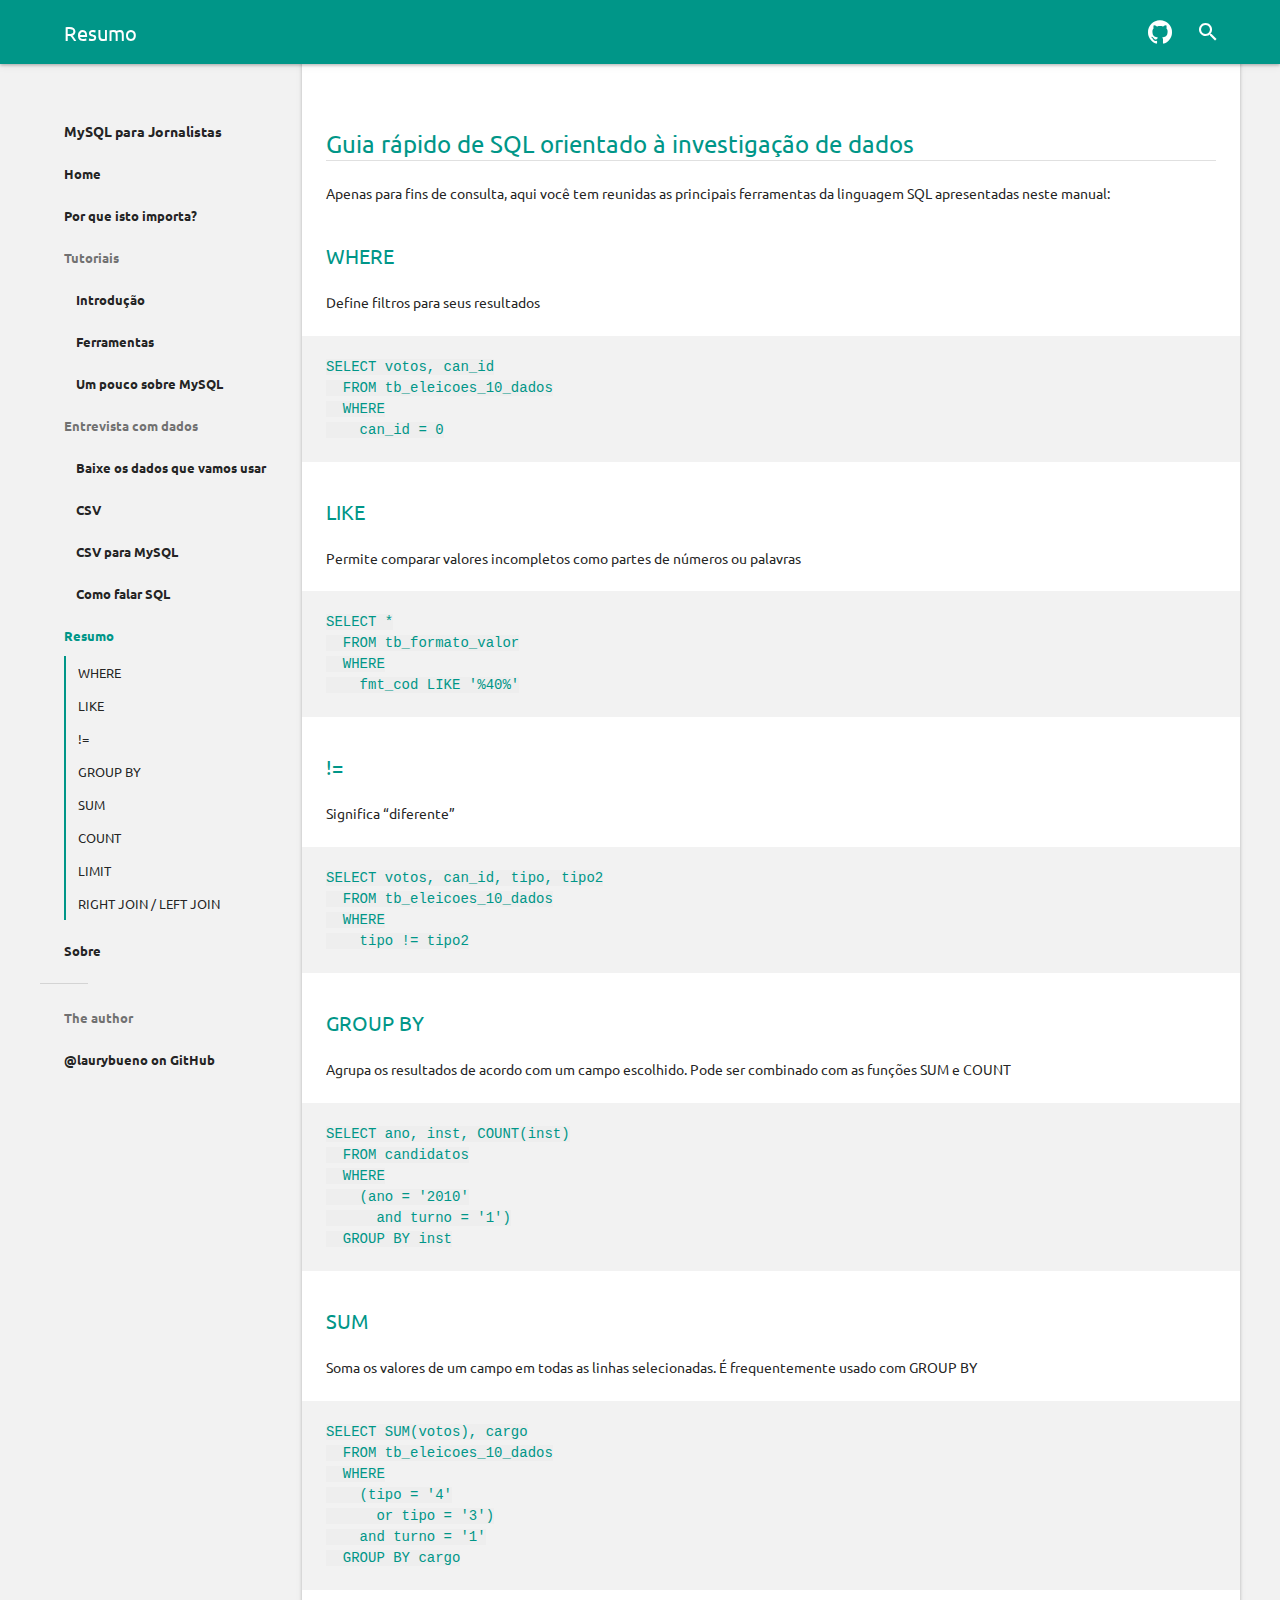
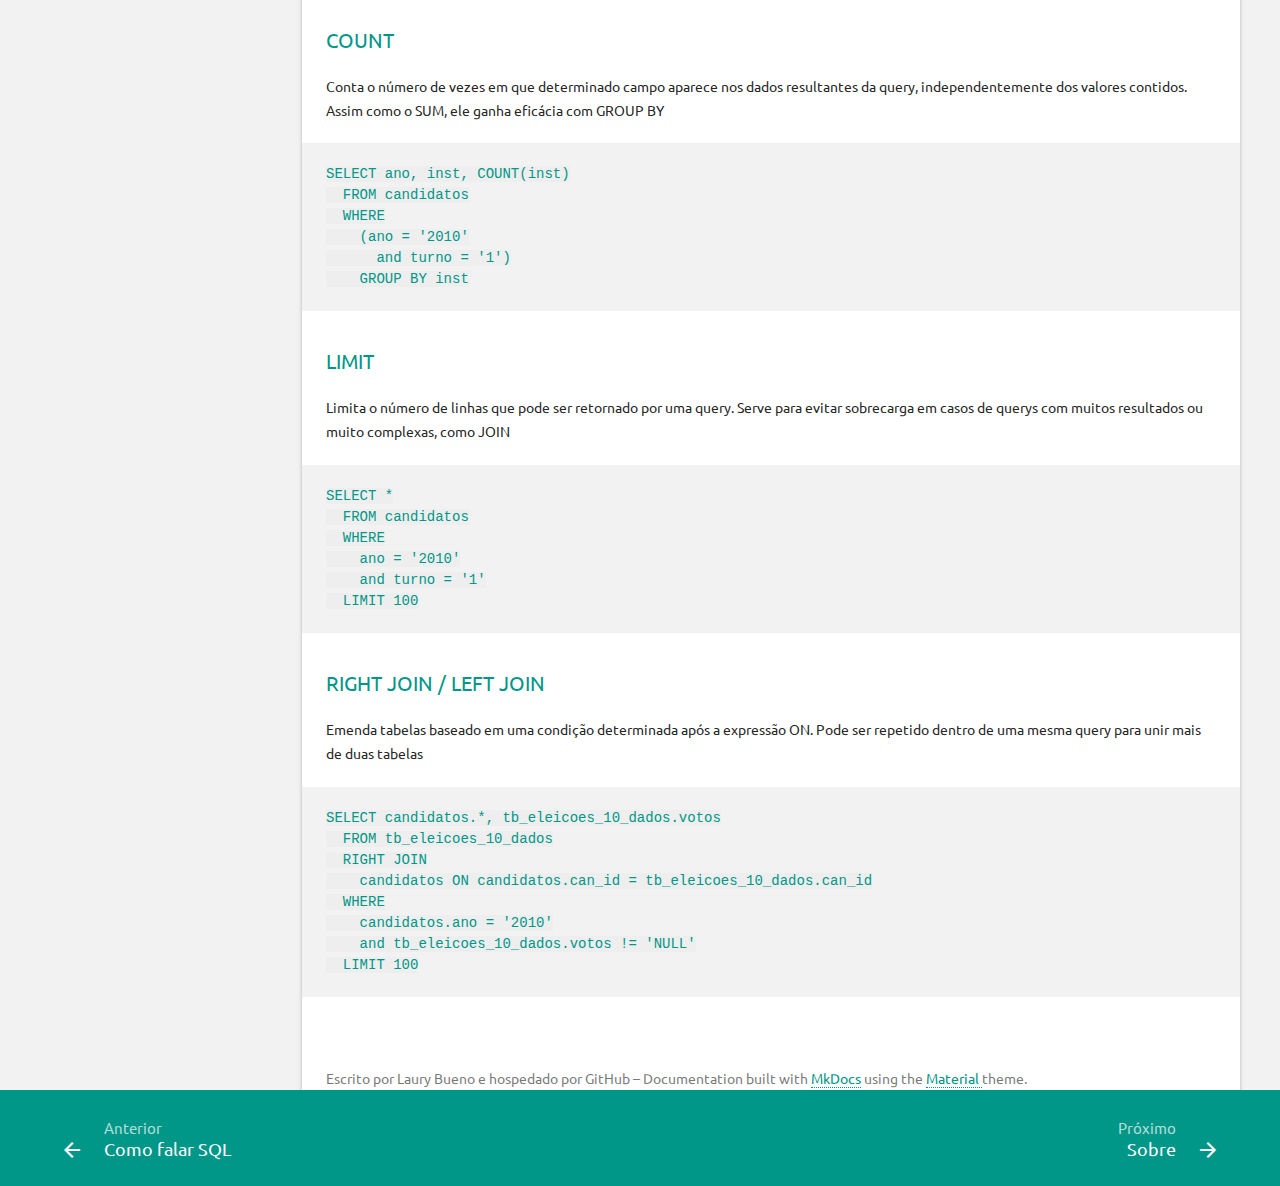
==== commit 7bbbc69d: "Update site domain" ====
--- a/resumo/index.html
+++ b/resumo/index.html
@@ -7,26 +7,26 @@
   <head>
     <meta charset="utf-8">
     <meta name="viewport" content="width=device-width,user-scalable=no,initial-scale=1,maximum-scale=1">
-    
-      
+
+
         <title>Resumo - MySQL para Jornalistas</title>
-      
-      
-      
-        <link rel="canonical" href="http://laury.me/mysql-para-jornalistas/resumo/">
-      
-      
+
+
+
+        <link rel="canonical" href="https://hub.laury.dev/mysql-para-jornalistas/resumo/">
+
+
         <meta name="author" content="Laury Bueno">
-      
-    
-    <meta property="og:url" content="http://laury.me/mysql-para-jornalistas/resumo/">
+
+
+    <meta property="og:url" content="https://hub.laury.dev/mysql-para-jornalistas/resumo/">
     <meta property="og:title" content="MySQL para Jornalistas">
-    <meta property="og:image" content="http://laury.me/mysql-para-jornalistas/resumo//../">
+    <meta property="og:image" content="https://hub.laury.dev/mysql-para-jornalistas/resumo//../">
     <meta name="apple-mobile-web-app-title" content="MySQL para Jornalistas">
     <meta name="apple-mobile-web-app-capable" content="yes">
     <meta name="apple-mobile-web-app-status-bar-style" content="black-translucent">
-    
-    
+
+
     <link rel="shortcut icon" type="image/x-icon" href="../assets/images/favicon-e565ddfa3b.ico">
     <link rel="icon" type="image/x-icon" href="../assets/images/favicon-e565ddfa3b.ico">
     <style>
@@ -46,13 +46,13 @@
       }
     </style>
     <link rel="stylesheet" href="../assets/stylesheets/application-a422ff04cc.css">
-    
+
       <link rel="stylesheet" href="../assets/stylesheets/palettes-05ab2406df.css">
-    
-    
-      
-      
-      
+
+
+
+
+
       <link rel="stylesheet" href="https://fonts.googleapis.com/css?family=Ubuntu:400,700|Ubuntu+Mono">
       <style>
         body, input {
@@ -62,18 +62,18 @@
           font-family: 'Ubuntu Mono', 'Courier New', 'Courier', monospace;
         }
       </style>
-    
-    
+
+
       <link rel="stylesheet" href="../extra.css">
-    
+
     <script src="../assets/javascripts/modernizr-4ab42b99fd.js"></script>
-    
+
   </head>
-  
-  
-  
+
+
+
   <body class="palette-primary-teal palette-accent-grey">
-    
+
     <div class="backdrop">
       <div class="backdrop-paper"></div>
     </div>
@@ -90,21 +90,21 @@
     </div>
     <div class="stretch">
       <div class="title">
-        
+
           <span class="path">
-            
+
           </span>
-        
+
         Resumo
       </div>
     </div>
-    
-    
-      
+
+
+
       <div class="button button-github" role="button" aria-label="GitHub">
         <a href="https://github.com/laurybueno" title="@laurybueno on GitHub" target="_blank" class="toggle-button icon icon-github"></a>
       </div>
-    
+
     <div class="button button-search" role="button" aria-label="Search">
       <label class="toggle-button icon icon-search" title="Search" for="toggle-search"></label>
     </div>
@@ -125,220 +125,220 @@
 </nav>
     </header>
     <main class="main">
-      
+
       <div class="drawer">
         <nav aria-label="Navigation">
-  
-  <a href="/" class="project">
+
+  <a href="https://hub.laury.dev/mysql-para-jornalistas/" class="project">
     <div class="banner">
-      
+
       <div class="name">
         <strong>
           MySQL para Jornalistas
           <span class="version">
-            
+
           </span>
         </strong>
-        
+
       </div>
     </div>
   </a>
   <div class="scrollable">
     <div class="wrapper">
-      
+
       <div class="toc">
         <ul>
-          
-            
+
+
   <li>
     <a class="" title="Home" href="..">
       Home
     </a>
-    
-  </li>
-
-          
-            
+
+  </li>
+
+
+
   <li>
     <a class="" title="Por que isto importa?" href="../por_que/isto_importa/">
       Por que isto importa?
     </a>
-    
-  </li>
-
-          
-            
+
+  </li>
+
+
+
   <li>
     <span class="section">Tutoriais</span>
     <ul>
-      
-        
+
+
   <li>
     <a class="" title="Introdução" href="../tutoriais/introducao/">
       Introdução
     </a>
-    
-  </li>
-
-      
-        
+
+  </li>
+
+
+
   <li>
     <a class="" title="Ferramentas" href="../tutoriais/ferramentas/">
       Ferramentas
     </a>
-    
-  </li>
-
-      
-        
+
+  </li>
+
+
+
   <li>
     <a class="" title="Um pouco sobre MySQL" href="../tutoriais/mysql/">
       Um pouco sobre MySQL
     </a>
-    
-  </li>
-
-      
+
+  </li>
+
+
     </ul>
   </li>
 
-          
-            
+
+
   <li>
     <span class="section">Entrevista com dados</span>
     <ul>
-      
-        
+
+
   <li>
     <a class="" title="Baixe os dados que vamos usar" href="../entrevista_com_dados/como_perguntar/">
       Baixe os dados que vamos usar
     </a>
-    
-  </li>
-
-      
-        
+
+  </li>
+
+
+
   <li>
     <a class="" title="CSV" href="../entrevista_com_dados/csv/">
       CSV
     </a>
-    
-  </li>
-
-      
-        
+
+  </li>
+
+
+
   <li>
     <a class="" title="CSV para MySQL" href="../entrevista_com_dados/csv-mysql/">
       CSV para MySQL
     </a>
-    
-  </li>
-
-      
-        
+
+  </li>
+
+
+
   <li>
     <a class="" title="Como falar SQL" href="../entrevista_com_dados/perguntas/">
       Como falar SQL
     </a>
-    
-  </li>
-
-      
+
+  </li>
+
+
     </ul>
   </li>
 
-          
-            
+
+
   <li>
     <a class="current" title="Resumo" href="./">
       Resumo
     </a>
-    
-      
-        
-      
-      
+
+
+
+
+
         <ul>
-          
+
             <li class="anchor">
               <a title="WHERE" href="#where">
                 WHERE
               </a>
             </li>
-          
+
             <li class="anchor">
               <a title="LIKE" href="#like">
                 LIKE
               </a>
             </li>
-          
+
             <li class="anchor">
               <a title="!=" href="#_1">
                 !=
               </a>
             </li>
-          
+
             <li class="anchor">
               <a title="GROUP BY" href="#group-by">
                 GROUP BY
               </a>
             </li>
-          
+
             <li class="anchor">
               <a title="SUM" href="#sum">
                 SUM
               </a>
             </li>
-          
+
             <li class="anchor">
               <a title="COUNT" href="#count">
                 COUNT
               </a>
             </li>
-          
+
             <li class="anchor">
               <a title="LIMIT" href="#limit">
                 LIMIT
               </a>
             </li>
-          
+
             <li class="anchor">
               <a title="RIGHT JOIN / LEFT JOIN" href="#right-join-left-join">
                 RIGHT JOIN / LEFT JOIN
               </a>
             </li>
-          
+
         </ul>
-      
-    
-  </li>
-
-          
-            
+
+
+  </li>
+
+
+
   <li>
     <a class="" title="Sobre" href="../sobre/">
       Sobre
     </a>
-    
-  </li>
-
-          
+
+  </li>
+
+
         </ul>
-        
+
           <hr>
           <span class="section">The author</span>
           <ul>
-            
-            
-              
+
+
+
               <li>
                 <a href="https://github.com/laurybueno" target="_blank" title="@laurybueno on GitHub">
                   @laurybueno on GitHub
                 </a>
               </li>
-            
+
           </ul>
-        
+
       </div>
     </div>
   </div>
@@ -346,7 +346,7 @@
       </div>
       <article class="article">
         <div class="wrapper">
-          
+
           <h1 id="guia-rapido-de-sql-orientado-a-investigacao-de-dados">Guia rápido de SQL orientado à investigação de dados</h1>
 <p>Apenas para fins de consulta, aqui você tem reunidas as principais ferramentas da linguagem SQL apresentadas neste manual:</p>
 <h2 id="where">WHERE</h2>
@@ -419,16 +419,16 @@
 <pre><code class="sql">SELECT candidatos.*, tb_eleicoes_10_dados.votos
   FROM tb_eleicoes_10_dados
   RIGHT JOIN
-    candidatos ON candidatos.can_id = tb_eleicoes_10_dados.can_id  
+    candidatos ON candidatos.can_id = tb_eleicoes_10_dados.can_id
   WHERE
     candidatos.ano = '2010'
     and tb_eleicoes_10_dados.votos != 'NULL'
   LIMIT 100
 </code></pre>
           <aside class="copyright" role="note">
-            
+
               Escrito por Laury Bueno e hospedado por GitHub &ndash;
-            
+
             Documentation built with
             <a href="http://www.mkdocs.org" target="_blank">MkDocs</a>
             using the
@@ -437,12 +437,12 @@
             </a>
             theme.
           </aside>
-          
+
             <footer class="footer">
-              
+
   <nav class="pagination" aria-label="Footer">
     <div class="previous">
-      
+
         <a href="../entrevista_com_dados/perguntas/" title="Como falar SQL">
           <span class="direction">
             Anterior
@@ -458,10 +458,10 @@
             </div>
           </div>
         </a>
-      
+
     </div>
     <div class="next">
-      
+
         <a href="../sobre/" title="Sobre">
           <span class="direction">
             Próximo
@@ -477,12 +477,12 @@
             </div>
           </div>
         </a>
-      
+
     </div>
   </nav>
 
             </footer>
-          
+
         </div>
       </article>
       <div class="results" role="status" aria-live="polite">
@@ -499,7 +499,7 @@
       var repo_id  = '';
     </script>
     <script src="../assets/javascripts/application-997097ee0c.js"></script>
-    
-    
+
+
   </body>
 </html>